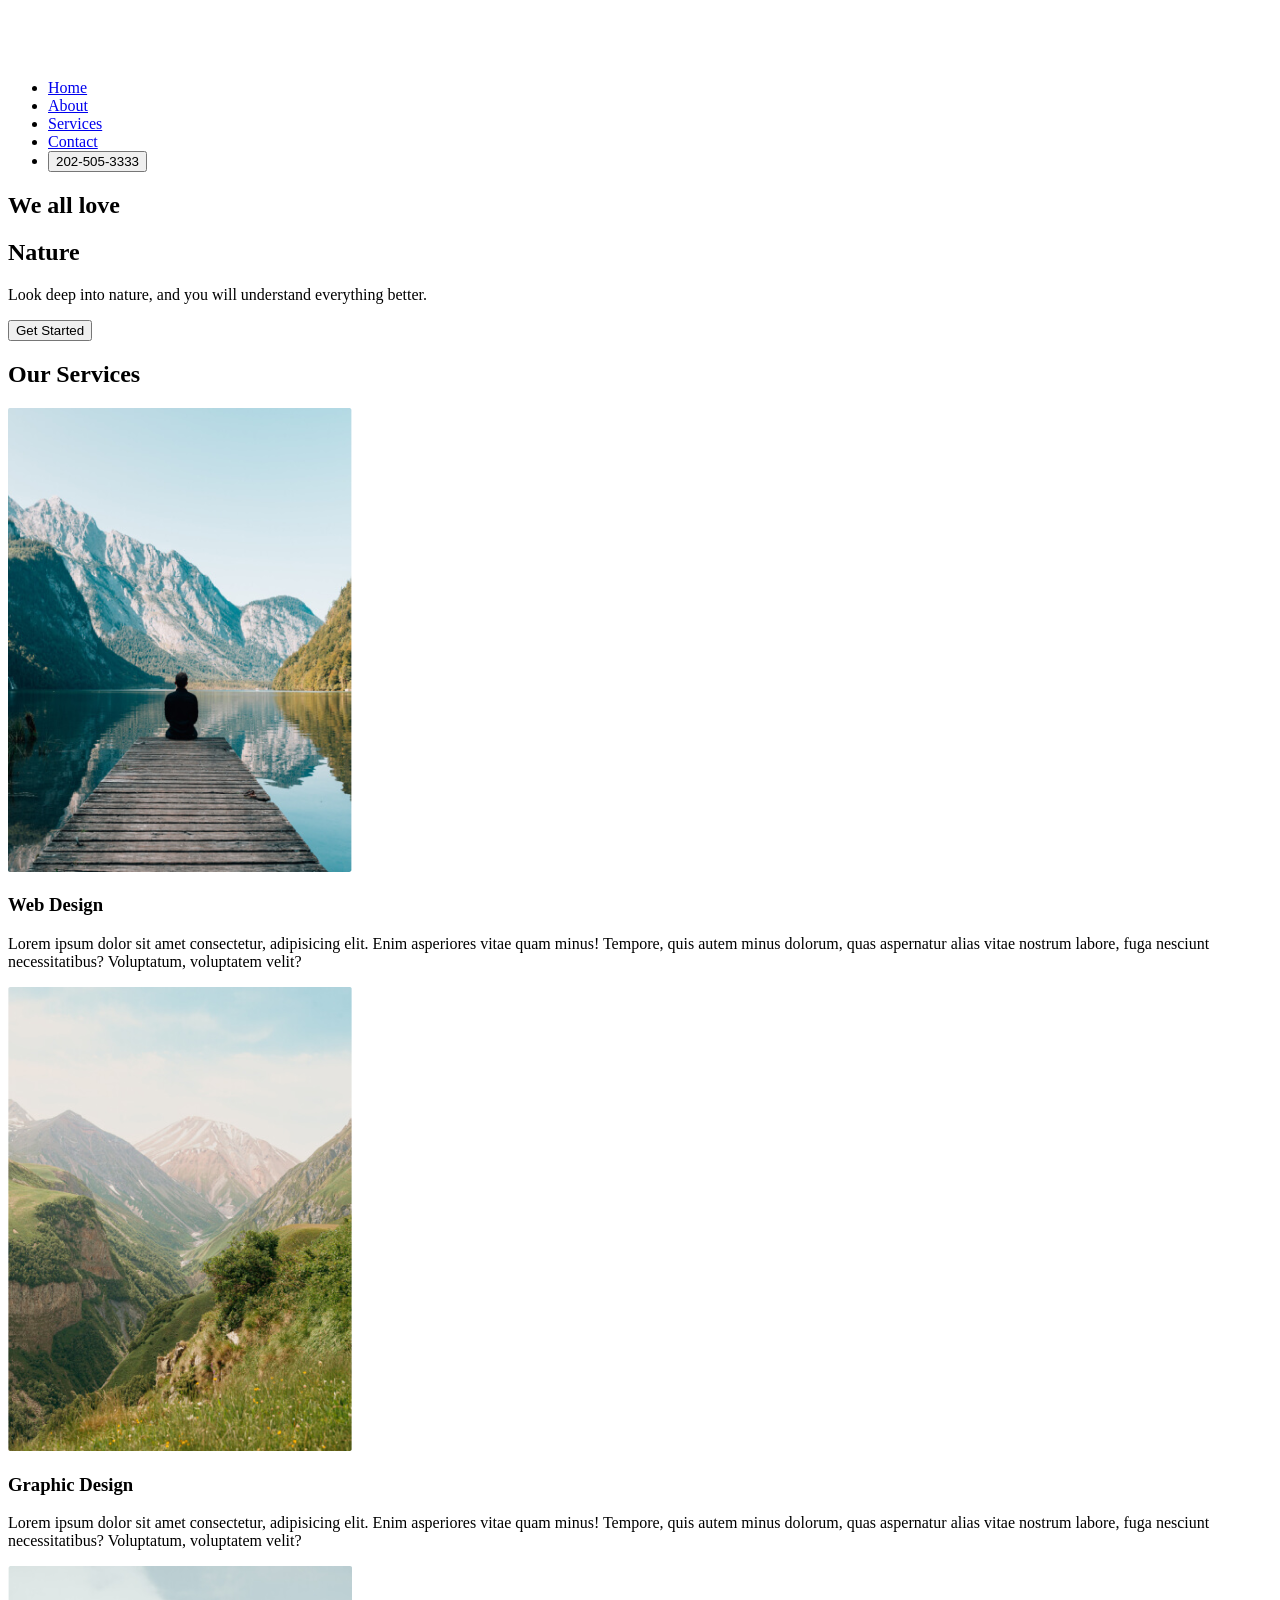
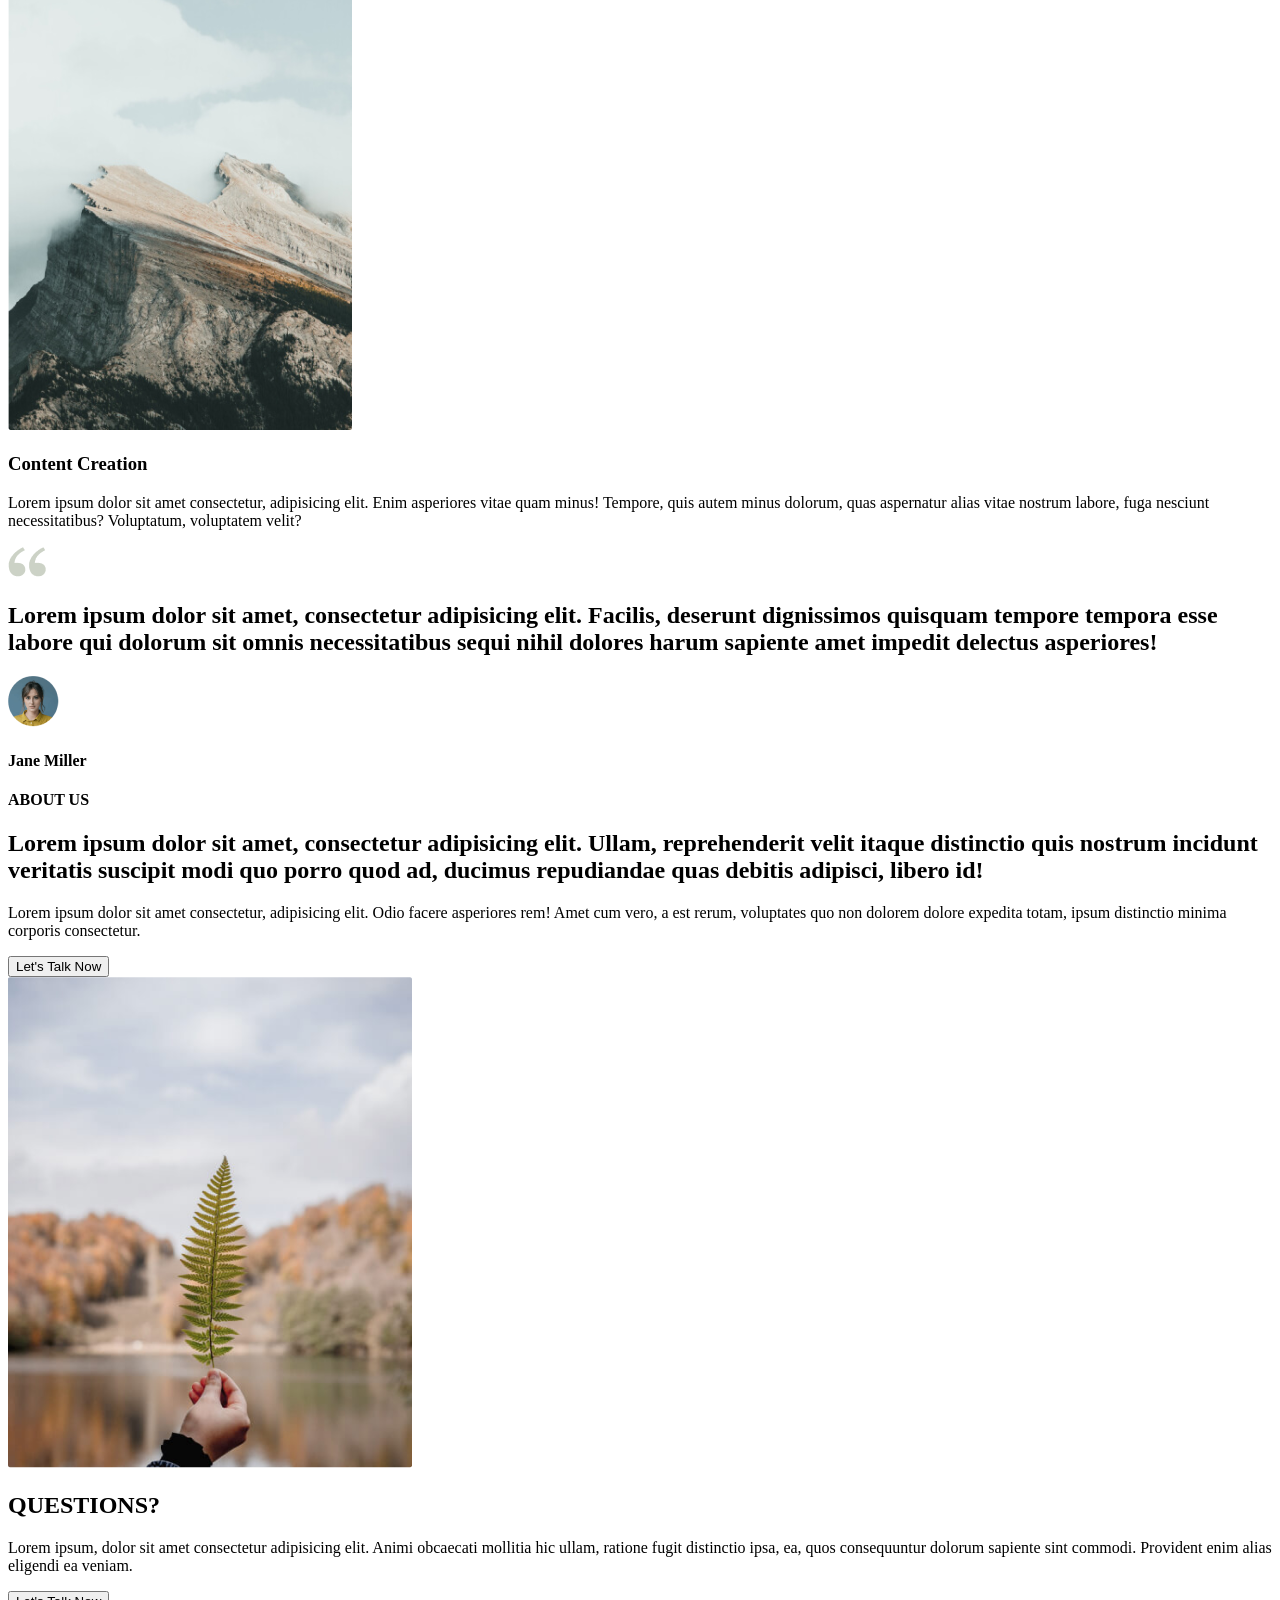
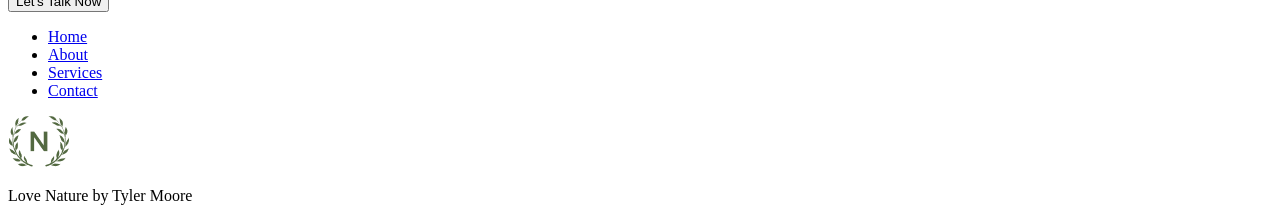
==== Nature/index.html @ 5d459623 "Done with HTML" ====
<!DOCTYPE html>
<html lang="en">

<head>
    <meta charset="UTF-8">
    <meta name="viewport" content="width=device-width, initial-scale=1.0">
    <title>Nature</title>
    <link rel="stylesheet" href="styles.css">
</head>

<body>
    <section id="main">
        <div class="container">
            <nav>
                <img src="./img/logo.png" alt="" class="logo">
                <ul class="nav-list">
                    <li><a href="#">Home</a></li>
                    <li><a href="#">About</a></li>
                    <li><a href="#">Services</a></li>
                    <li><a href="#">Contact</a></li>
                    <li><button class="btn btn-secondary">202-505-3333</button></li>
                </ul>
            </nav>

            <div class="main-content">
                <h1 class="intro-heading">
                    We all love
                </h1>
                <h1 class="main-heading">
                    Nature
                </h1>
                <p>
                    Look deep into nature, and you will understand everything better.
                </p>
                <button class="btn btn-primary">Get Started</button>
            </div>
        </div>
    </section>

    <section id="services">
        <div class="container">
            <div class="section-title">
                <h1>Our Services</h1>
                <div class="line"></div>
            </div>
            <div class="services">
                <div class="service">
                    <img src="./img/service-1.png" alt="">
                    <h3>Web Design</h3>
                    <p>Lorem ipsum dolor sit amet consectetur, adipisicing elit. Enim asperiores vitae quam minus!
                        Tempore, quis autem minus dolorum, quas aspernatur alias vitae nostrum labore, fuga nesciunt
                        necessitatibus? Voluptatum, voluptatem velit?</p>
                </div>
                <div class="service">
                    <img src="./img/service-2.png" alt="">
                    <h3>Graphic Design</h3>
                    <p>Lorem ipsum dolor sit amet consectetur, adipisicing elit. Enim asperiores vitae quam minus!
                        Tempore, quis autem minus dolorum, quas aspernatur alias vitae nostrum labore, fuga nesciunt
                        necessitatibus? Voluptatum, voluptatem velit?</p>
                </div>
                <div class="service">
                    <img src="./img/service-3.png" alt="">
                    <h3>Content Creation</h3>
                    <p>Lorem ipsum dolor sit amet consectetur, adipisicing elit. Enim asperiores vitae quam minus!
                        Tempore, quis autem minus dolorum, quas aspernatur alias vitae nostrum labore, fuga nesciunt
                        necessitatibus? Voluptatum, voluptatem velit?</p>
                </div>
            </div>
        </div>
    </section>

    <section id="testimonials">
        <div class="container">
            <img src="./img/quote.png" alt="">
            <h1>Lorem ipsum dolor sit amet, consectetur adipisicing elit. Facilis, deserunt dignissimos quisquam tempore
                tempora esse labore qui dolorum sit omnis necessitatibus sequi nihil dolores harum sapiente amet impedit
                delectus asperiores!</h1>
            <div class="profile">
                <img src="./img/profile.png" alt="">
                <h4>Jane Miller</h4>
            </div>
        </div>
    </section>

    <section id="about-us">
        <div class="container">
            <div class="about-content">
                <h4>ABOUT US</h4>
                <h1>Lorem ipsum dolor sit amet, consectetur adipisicing elit. Ullam, reprehenderit velit itaque distinctio quis nostrum incidunt veritatis suscipit modi quo porro quod ad, ducimus repudiandae quas debitis adipisci, libero id!</h1>
                <p>
                    Lorem ipsum dolor sit amet consectetur, adipisicing elit. Odio facere asperiores rem! Amet cum vero, a est rerum, voluptates quo non dolorem dolore expedita totam, ipsum distinctio minima corporis consectetur.
                </p>
                <button class="btn btn-primary">
                    Let's Talk Now
                </button>
            </div>

            <div class="about-image">
                <img src="img/about.png" alt="">
            </div>
        </div>
    </section>

    <section id="questions">
        <div class="container">
            <h1>QUESTIONS?</h1>
            <p>
                Lorem ipsum, dolor sit amet consectetur adipisicing elit. Animi obcaecati mollitia hic ullam, ratione fugit distinctio ipsa, ea, quos consequuntur dolorum sapiente sint commodi. Provident enim alias eligendi ea veniam.
            </p>
            <button class="btn btn-primary">Let's Talk Now</button>
        </div>
    </section>

    <footer>
        <div class="container">
            <ul class="footer-links">
                <li><a href="#">Home</a></li>
                <li><a href="#">About</a></li>
                <li><a href="#">Services</a></li> 
                <li><a href="#">Contact</a></li>
            </ul>
            <img src="img/logo-colored.png" alt="" class="footer-logo">
            <p>Love Nature by Tyler Moore</p>
        </div>
    </footer>
</body>

</html>
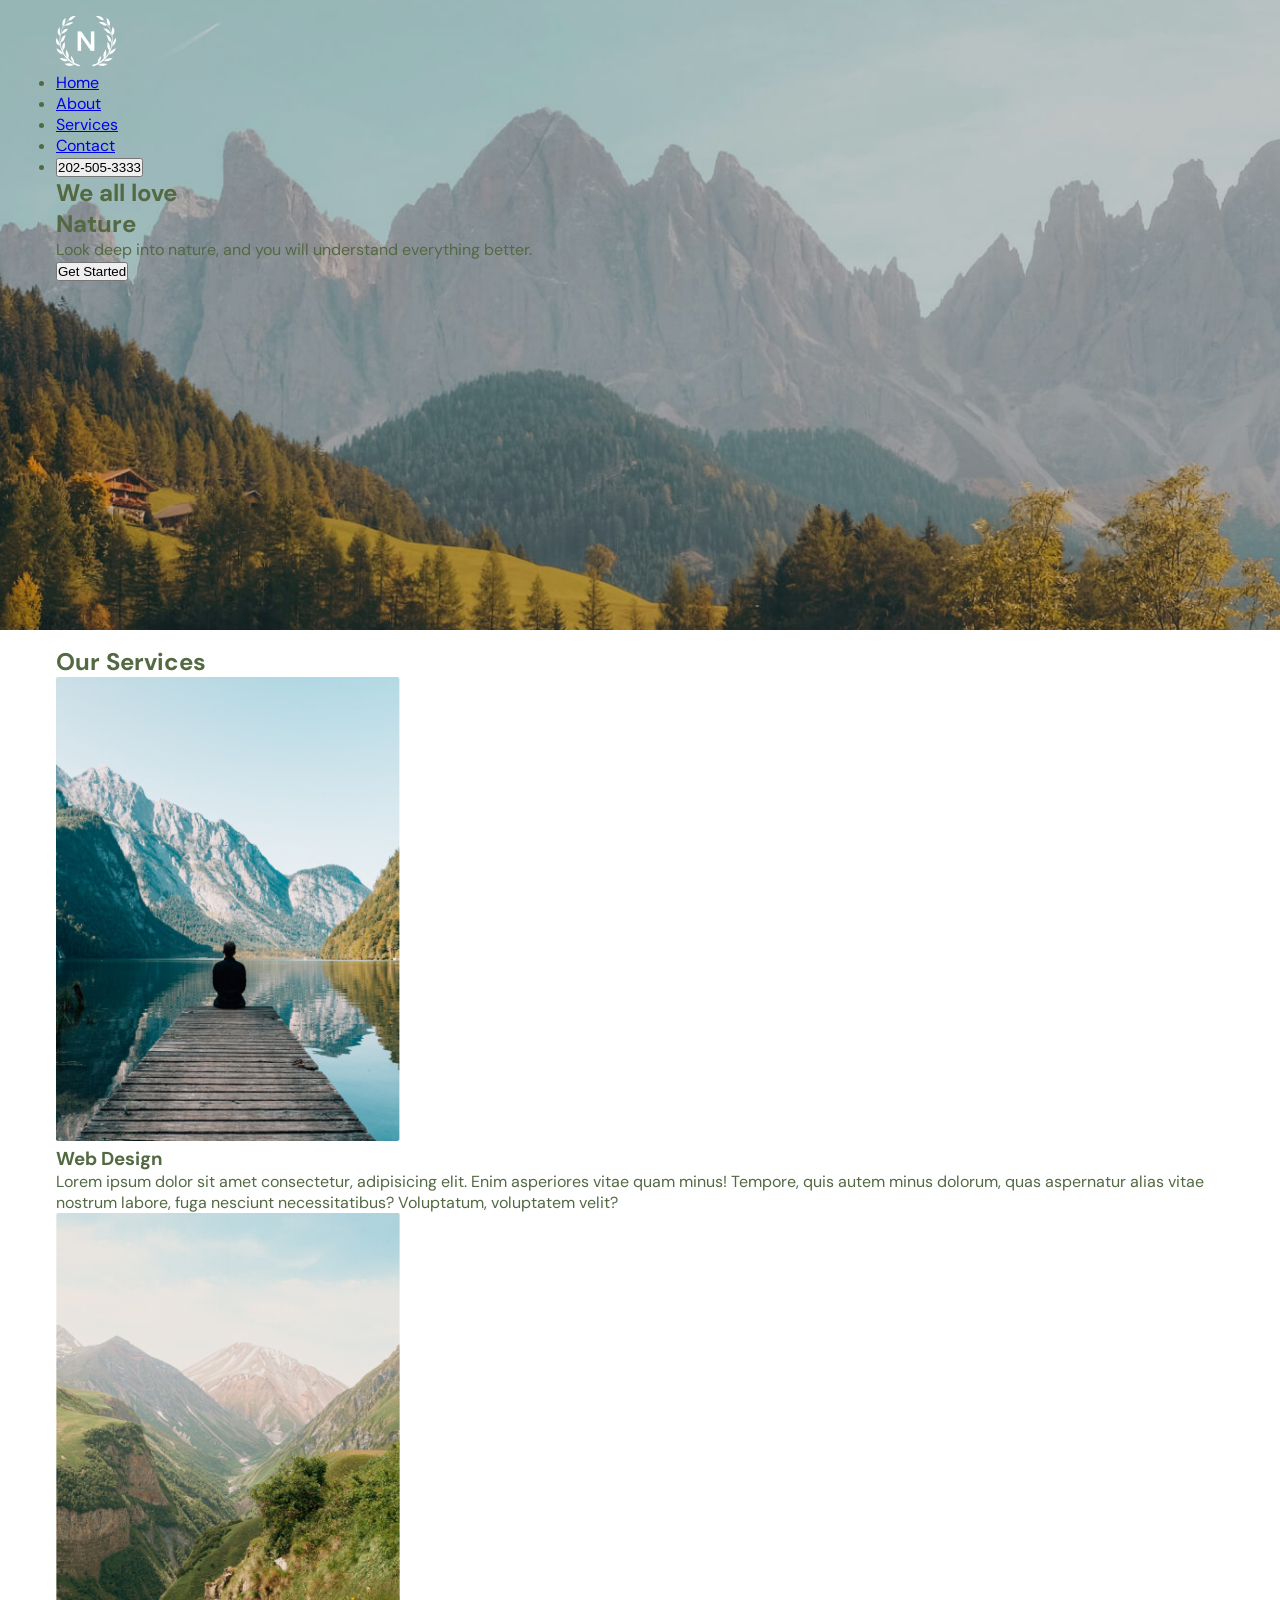
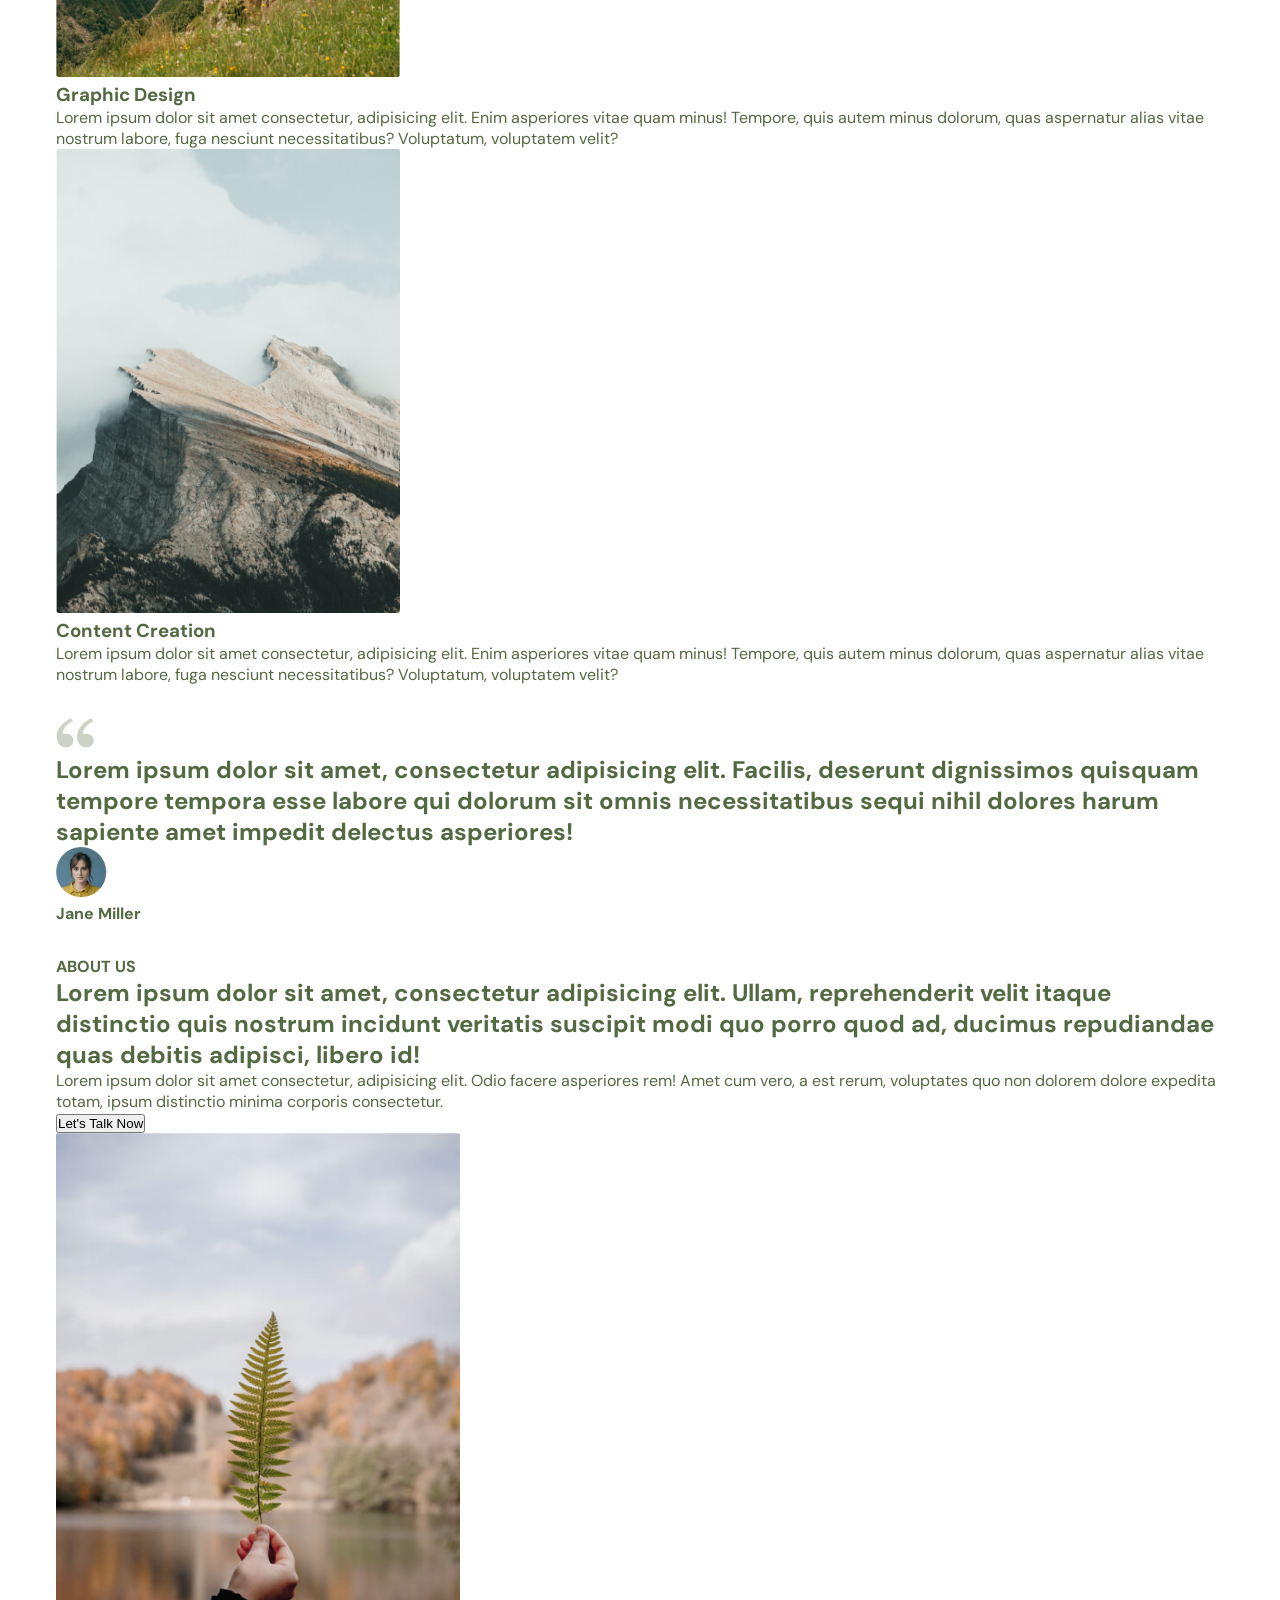
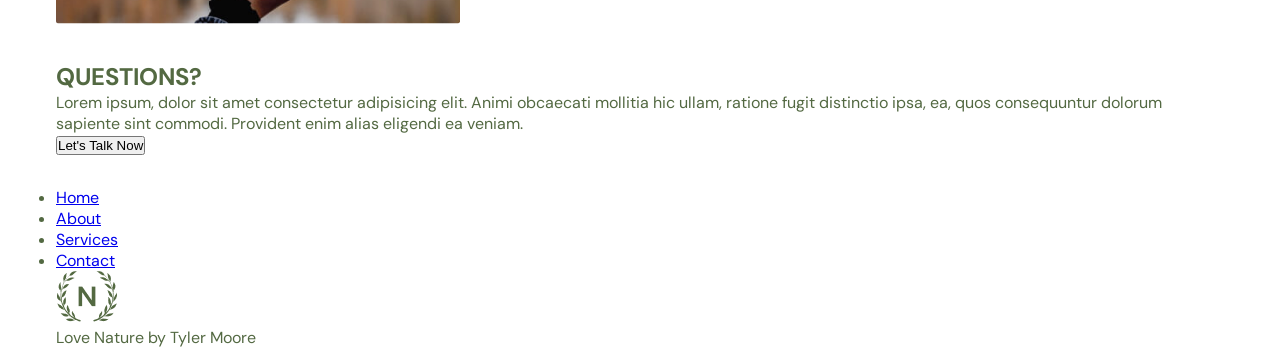
==== commit 2418b616: "Container Updated" ====
--- a/Nature/index.html
+++ b/Nature/index.html
@@ -6,6 +6,11 @@
     <meta name="viewport" content="width=device-width, initial-scale=1.0">
     <title>Nature</title>
     <link rel="stylesheet" href="styles.css">
+    <link rel="preconnect" href="https://fonts.googleapis.com">
+    <link rel="preconnect" href="https://fonts.gstatic.com" crossorigin>
+    <link
+        href="https://fonts.googleapis.com/css2?family=DM+Sans:ital,opsz,wght@0,9..40,100..1000;1,9..40,100..1000&family=Forum&display=swap"
+        rel="stylesheet">
 </head>
 
 <body>
@@ -86,9 +91,13 @@
         <div class="container">
             <div class="about-content">
                 <h4>ABOUT US</h4>
-                <h1>Lorem ipsum dolor sit amet, consectetur adipisicing elit. Ullam, reprehenderit velit itaque distinctio quis nostrum incidunt veritatis suscipit modi quo porro quod ad, ducimus repudiandae quas debitis adipisci, libero id!</h1>
+                <h1>Lorem ipsum dolor sit amet, consectetur adipisicing elit. Ullam, reprehenderit velit itaque
+                    distinctio quis nostrum incidunt veritatis suscipit modi quo porro quod ad, ducimus repudiandae quas
+                    debitis adipisci, libero id!</h1>
                 <p>
-                    Lorem ipsum dolor sit amet consectetur, adipisicing elit. Odio facere asperiores rem! Amet cum vero, a est rerum, voluptates quo non dolorem dolore expedita totam, ipsum distinctio minima corporis consectetur.
+                    Lorem ipsum dolor sit amet consectetur, adipisicing elit. Odio facere asperiores rem! Amet cum vero,
+                    a est rerum, voluptates quo non dolorem dolore expedita totam, ipsum distinctio minima corporis
+                    consectetur.
                 </p>
                 <button class="btn btn-primary">
                     Let's Talk Now
@@ -105,7 +114,9 @@
         <div class="container">
             <h1>QUESTIONS?</h1>
             <p>
-                Lorem ipsum, dolor sit amet consectetur adipisicing elit. Animi obcaecati mollitia hic ullam, ratione fugit distinctio ipsa, ea, quos consequuntur dolorum sapiente sint commodi. Provident enim alias eligendi ea veniam.
+                Lorem ipsum, dolor sit amet consectetur adipisicing elit. Animi obcaecati mollitia hic ullam, ratione
+                fugit distinctio ipsa, ea, quos consequuntur dolorum sapiente sint commodi. Provident enim alias
+                eligendi ea veniam.
             </p>
             <button class="btn btn-primary">Let's Talk Now</button>
         </div>
@@ -116,7 +127,7 @@
             <ul class="footer-links">
                 <li><a href="#">Home</a></li>
                 <li><a href="#">About</a></li>
-                <li><a href="#">Services</a></li> 
+                <li><a href="#">Services</a></li>
                 <li><a href="#">Contact</a></li>
             </ul>
             <img src="img/logo-colored.png" alt="" class="footer-logo">
--- a/Nature/styles.css
+++ b/Nature/styles.css
@@ -0,0 +1,29 @@
+* {
+    margin: 0;
+    padding: 0;
+    box-sizing: border-box;
+}
+
+:root {
+    --primary: #536942;
+    --secondary: #FFD936;
+    --white : #efefef;
+}
+
+body {
+    font-family: "DM Sans", sans-serif;
+    color: var(--primary);
+}
+
+#main {
+    background-image: url("img/main.png");
+    min-height: 70vh;
+    background-position: bottom center;
+    background-size: cover;
+}
+
+.container {
+    max-width: 1200px;
+    padding: 16px;
+    margin: auto;
+}
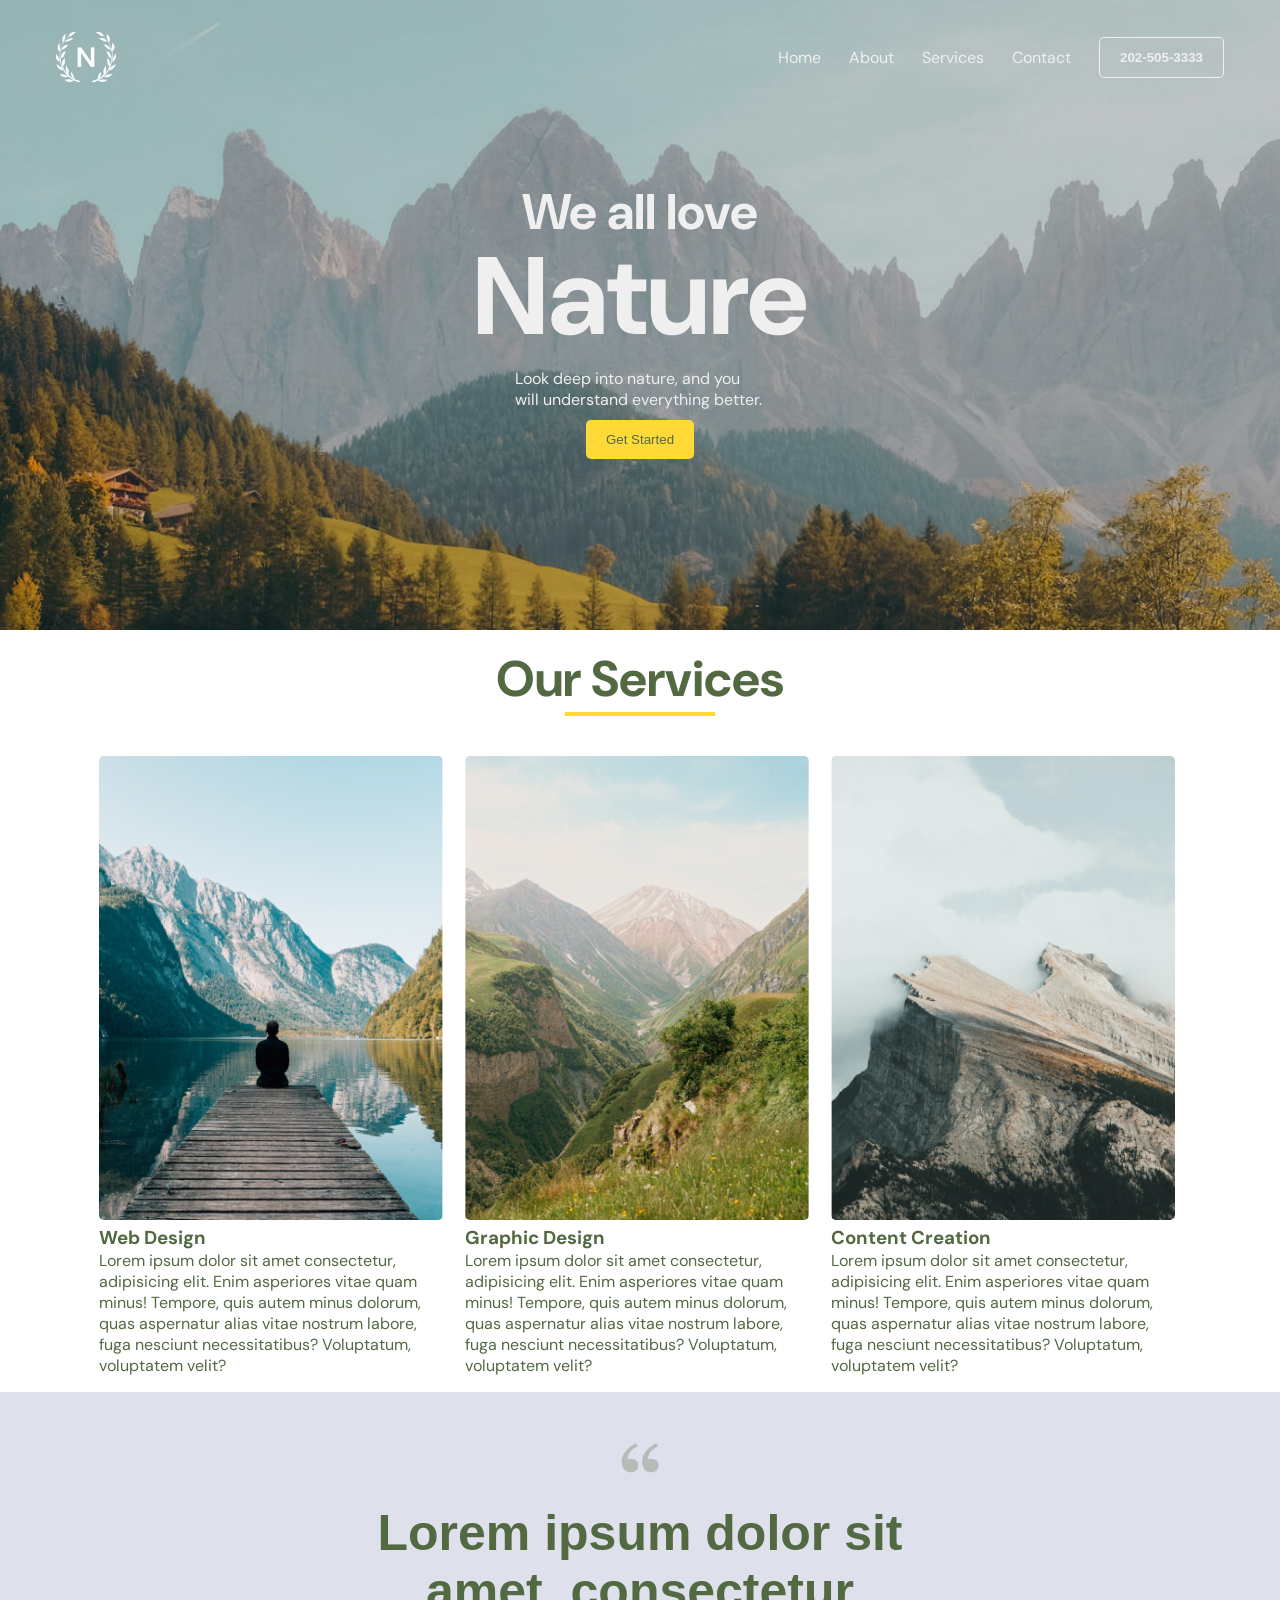
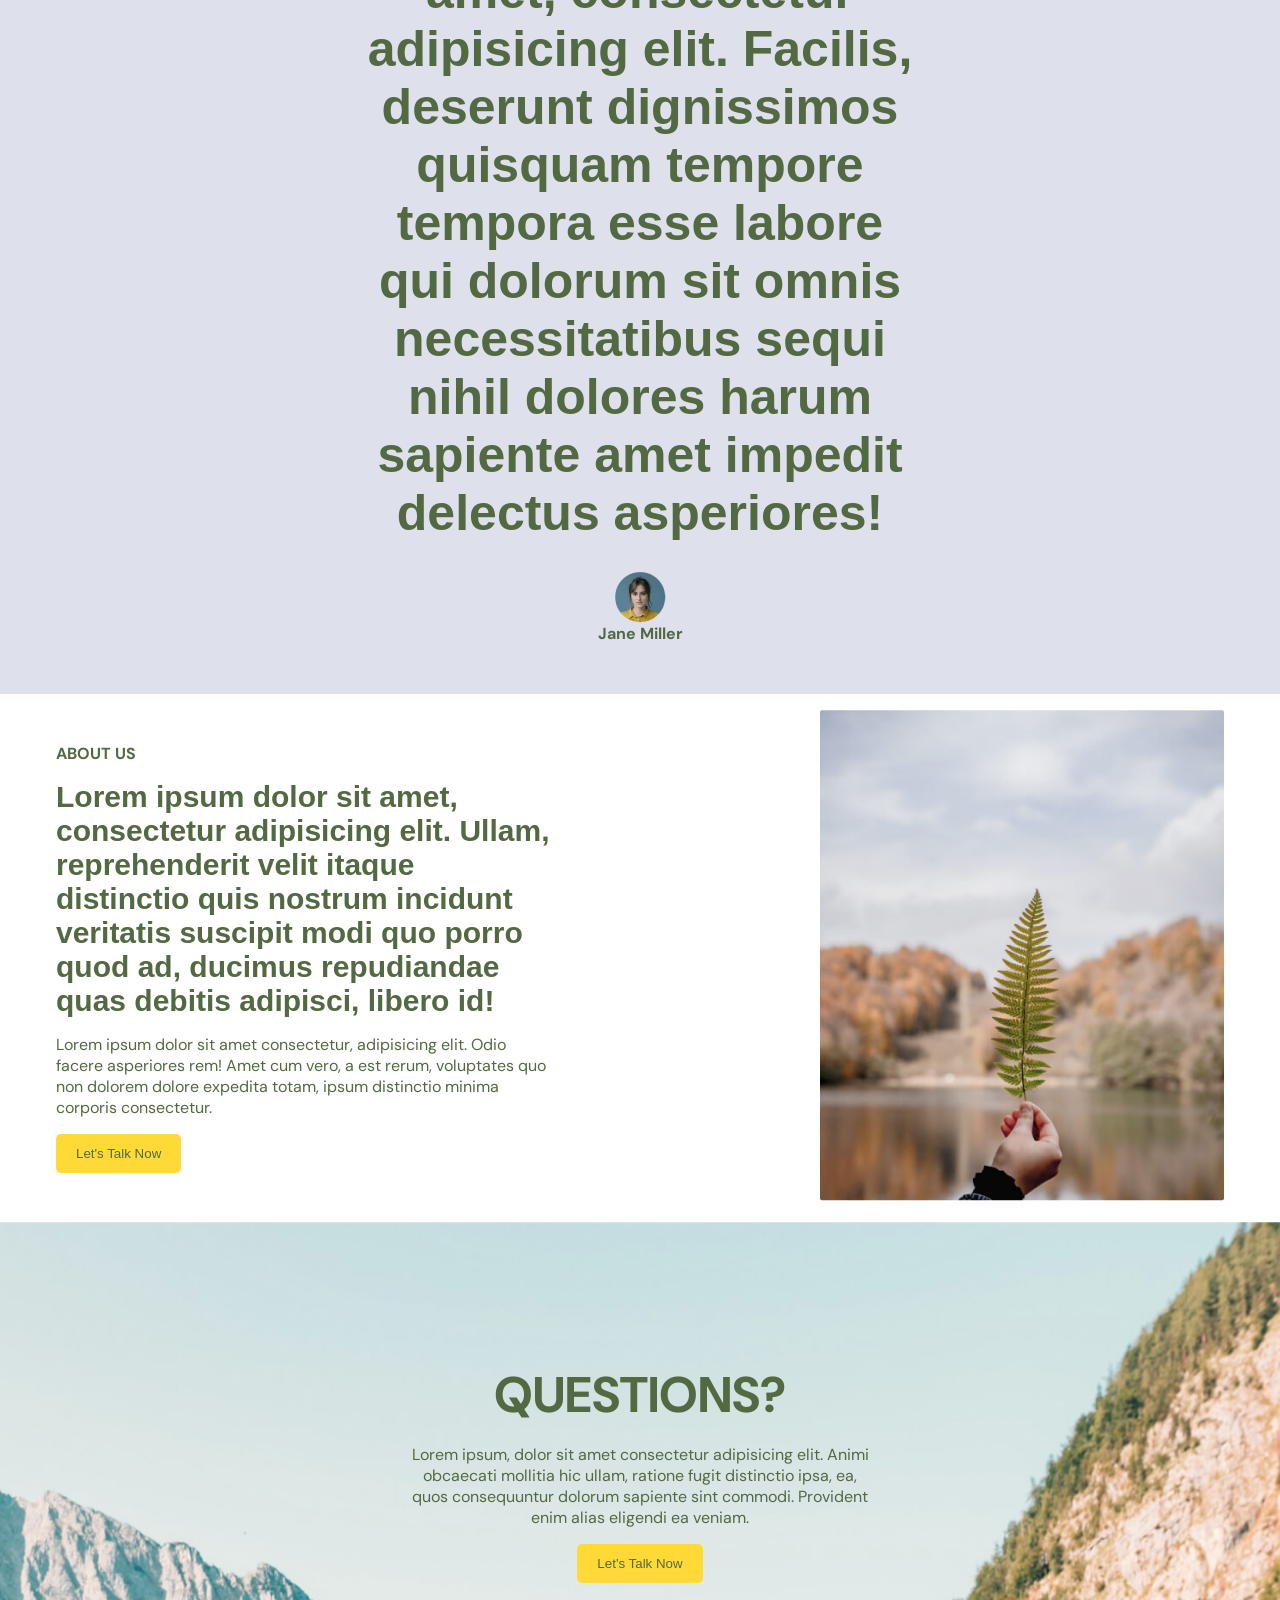
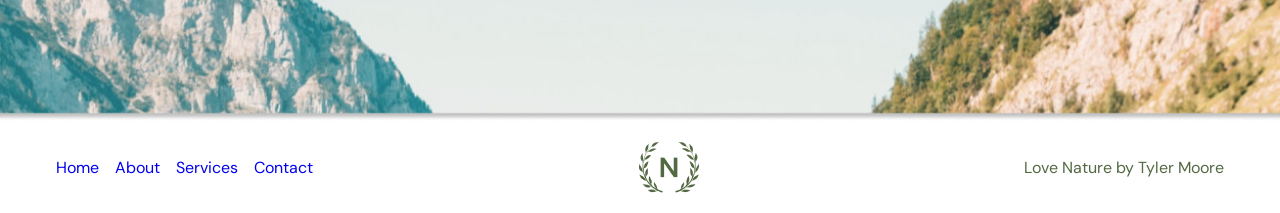
==== commit f20c4b44: "Done with Nature Page" ====
--- a/Nature/index.html
+++ b/Nature/index.html
@@ -14,7 +14,7 @@
 </head>
 
 <body>
-    <section id="main">
+    <div id="main">
         <div class="container">
             <nav>
                 <img src="./img/logo.png" alt="" class="logo">
@@ -25,6 +25,7 @@
                     <li><a href="#">Contact</a></li>
                     <li><button class="btn btn-secondary">202-505-3333</button></li>
                 </ul>
+                <img src="img/menu.svg" alt="" class="menu-btn">
             </nav>
 
             <div class="main-content">
@@ -40,7 +41,7 @@
                 <button class="btn btn-primary">Get Started</button>
             </div>
         </div>
-    </section>
+    </div>
 
     <section id="services">
         <div class="container">
@@ -74,7 +75,7 @@
         </div>
     </section>
 
-    <section id="testimonials">
+    <section id="testimonial">
         <div class="container">
             <img src="./img/quote.png" alt="">
             <h1>Lorem ipsum dolor sit amet, consectetur adipisicing elit. Facilis, deserunt dignissimos quisquam tempore
@@ -134,6 +135,15 @@
             <p>Love Nature by Tyler Moore</p>
         </div>
     </footer>
+
+    <script>
+        const navBtn = document.querySelector('.menu-btn')
+        const navList = document.querySelector('nav-list')
+
+        navBtn.addEventListener('click',function () {
+            nav.classList.toggle("active");
+        })
+    </script>
 </body>
 
 </html>
--- a/Nature/styles.css
+++ b/Nature/styles.css
@@ -22,8 +22,245 @@
     background-size: cover;
 }
 
+a {
+    text-decoration: none;
+}
 .container {
     max-width: 1200px;
     padding: 16px;
     margin: auto;
+}
+
+nav {
+    display: flex;
+    justify-content: space-between;
+    align-items: center;
+    padding: 16px 0;
+}
+
+.nav-list {
+    display: flex;
+    list-style: none;
+    gap: 28px;
+    align-items: center;
+}
+
+.nav-list a {
+    color: var(--white);
+}
+
+.btn {
+    padding: 12px 20px;
+    background: transparent;
+    outline: none;
+    cursor: pointer;
+    border-radius: 5px;
+}
+
+.btn-secondary {
+    border: 1px solid var(--white);
+    color: var(--white);
+    font-weight: bold;
+}
+
+.btn-primary {
+    border: none;
+    background-color: var(--secondary);
+    color: var(--primary);
+}
+
+.main-content {
+    display: flex;
+    flex-direction: column;
+    align-items: center;
+    justify-content: center;
+    margin-top: 80px;
+    color: var(--white);
+}
+
+.main-content .intro-heading {
+    font-size: 50px;
+}
+
+.main-content .main-heading {
+    font-size: 110px;
+    margin-top: -20px;
+}
+
+.main-content p {
+    max-width: 250px;
+    margin-bottom: 10px;
+}
+
+.menu-btn {
+    position: absolute;
+    top: 20px;
+    right: 20px;
+    display: none;
+    width: 30px;
+}
+
+.section-title h1 {
+    font-size: 50px;
+    text-align: center;
+}
+
+.section-title .line {
+    width: 150px;
+    height: 4px;
+    border: 10px;
+    background-color: var(--secondary);
+    margin: auto;
+}
+
+.section{
+    margin: 80px auto;
+}
+
+.services {
+    margin-top: 40px;
+    display: flex;
+    justify-content: center;
+    gap: 16px;
+    flex-wrap: wrap;
+}
+
+.service {
+    width: 350px;
+}
+
+.service img {
+    max-width: 100%;
+    border-radius: 5px;
+    transition: transform 0.4s ease;
+}
+
+.service img:hover {
+    transform: scale(1.05);
+}
+
+#testimonial {
+    background: #dee0ec;
+}
+
+#testimonial .container {
+    display: flex;
+    flex-direction: column;
+    align-items: center;
+    max-width: 600px;
+    gap: 30px;
+    padding: 50px 16px;
+}
+
+#testimonial h1 {
+    font-size:50px;
+    font-family: "Forum",sans-serif;
+    text-align: center;
+}
+
+#testimonial .profile {
+    display: flex;
+    flex-direction: column;
+    justify-content: center;
+    align-items: center;
+}
+
+#about-us .container{
+    display: flex;
+    align-items: center;
+    justify-content: space-between;
+    gap: 120px;
+}
+
+#about-us .container .about-content {
+    max-width: 500px;
+    display: flex;
+    flex-direction: column;
+    gap: 16px;
+    align-items: start;
+}
+
+#about-us .container .about-content h1 {
+    font-family: 'Forum',sans-serif;
+    font-size: 30px;
+}
+
+#questions {
+    min-height: 500px;
+    background-image: url('img/main-2.png');
+    background-position: bottom center;
+    background-size: cover;
+    margin-bottom: 60px;
+}
+
+#questions .container {
+    max-width: 500px;
+    display: flex;
+    flex-direction: column;
+    gap: 16px;
+    align-items: center;
+    justify-content: center;
+    height: 500px;
+    text-align: center;
+}
+
+#questions h1 {
+    font-size: 50px;
+}
+
+footer {
+    margin-top: -60px;
+}
+
+footer .container {
+    display: flex;
+    padding: 20px 16px;
+    justify-content: space-between;
+    align-items: center;
+}
+
+.footer-links {
+    display: flex;
+    align-items: center;
+    gap: 16px;
+    list-style: none;
+}
+
+@media screen and (max-widht:520px) {
+    .menu-btn {
+        display: block;
+    }
+    .nav-list {
+        flex-direction: column;
+        background: gray;
+        position: absolute;
+        top: 0;
+        right: -900px;
+        width: 80%;
+        height: 100vh;
+        padding-top: 80px;
+        transform: all 0.3s ease;
+
+    }
+    
+    .nav-list.active {
+        right: 0;
+    }
+
+    .nav-list li:not(:last-child) {
+        text-align: left;
+        width: 100%;
+        padding: 10px 30px;
+        border-bottom: 1px solid var(--white);
+    }
+
+    #about-us .container {
+        flex-direction: column;
+        gap: 30px;
+    }
+
+    footer .container {
+        flex-direction: column;
+        gap: 16px;
+    }
 }
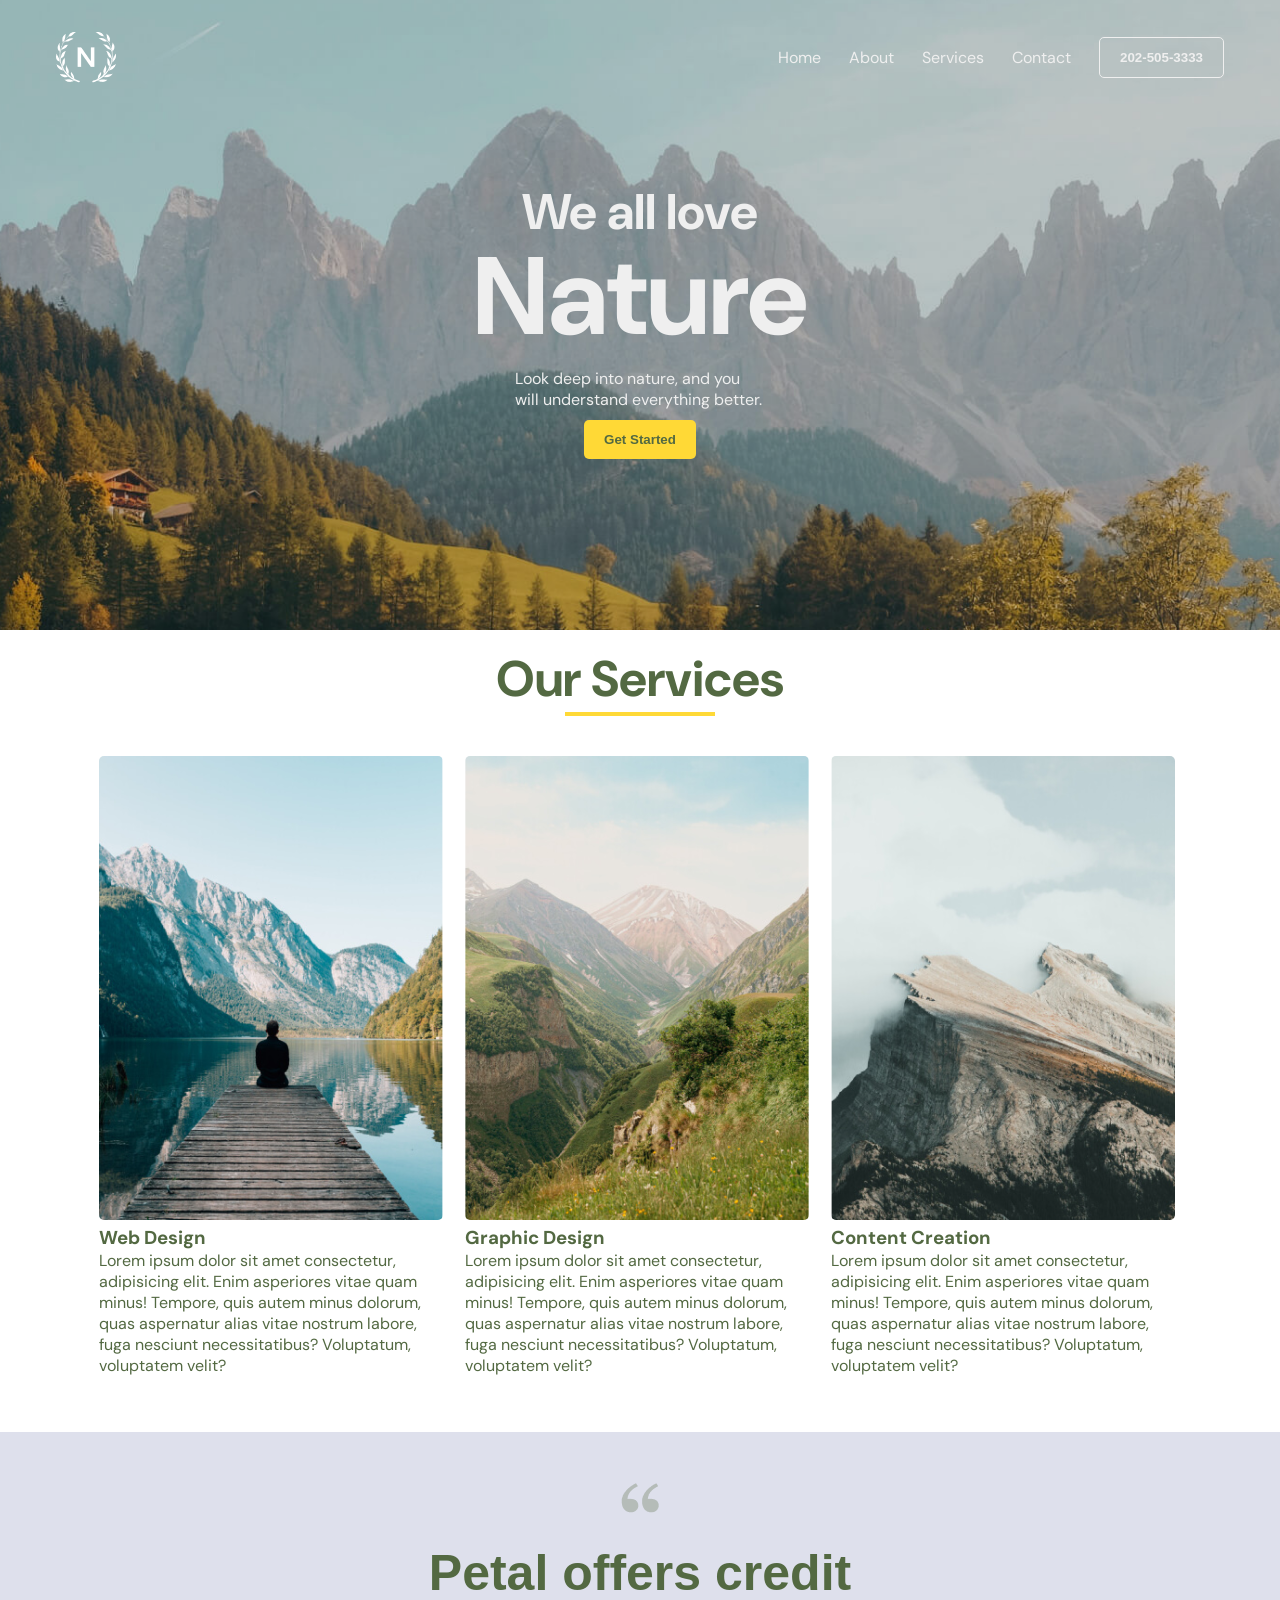
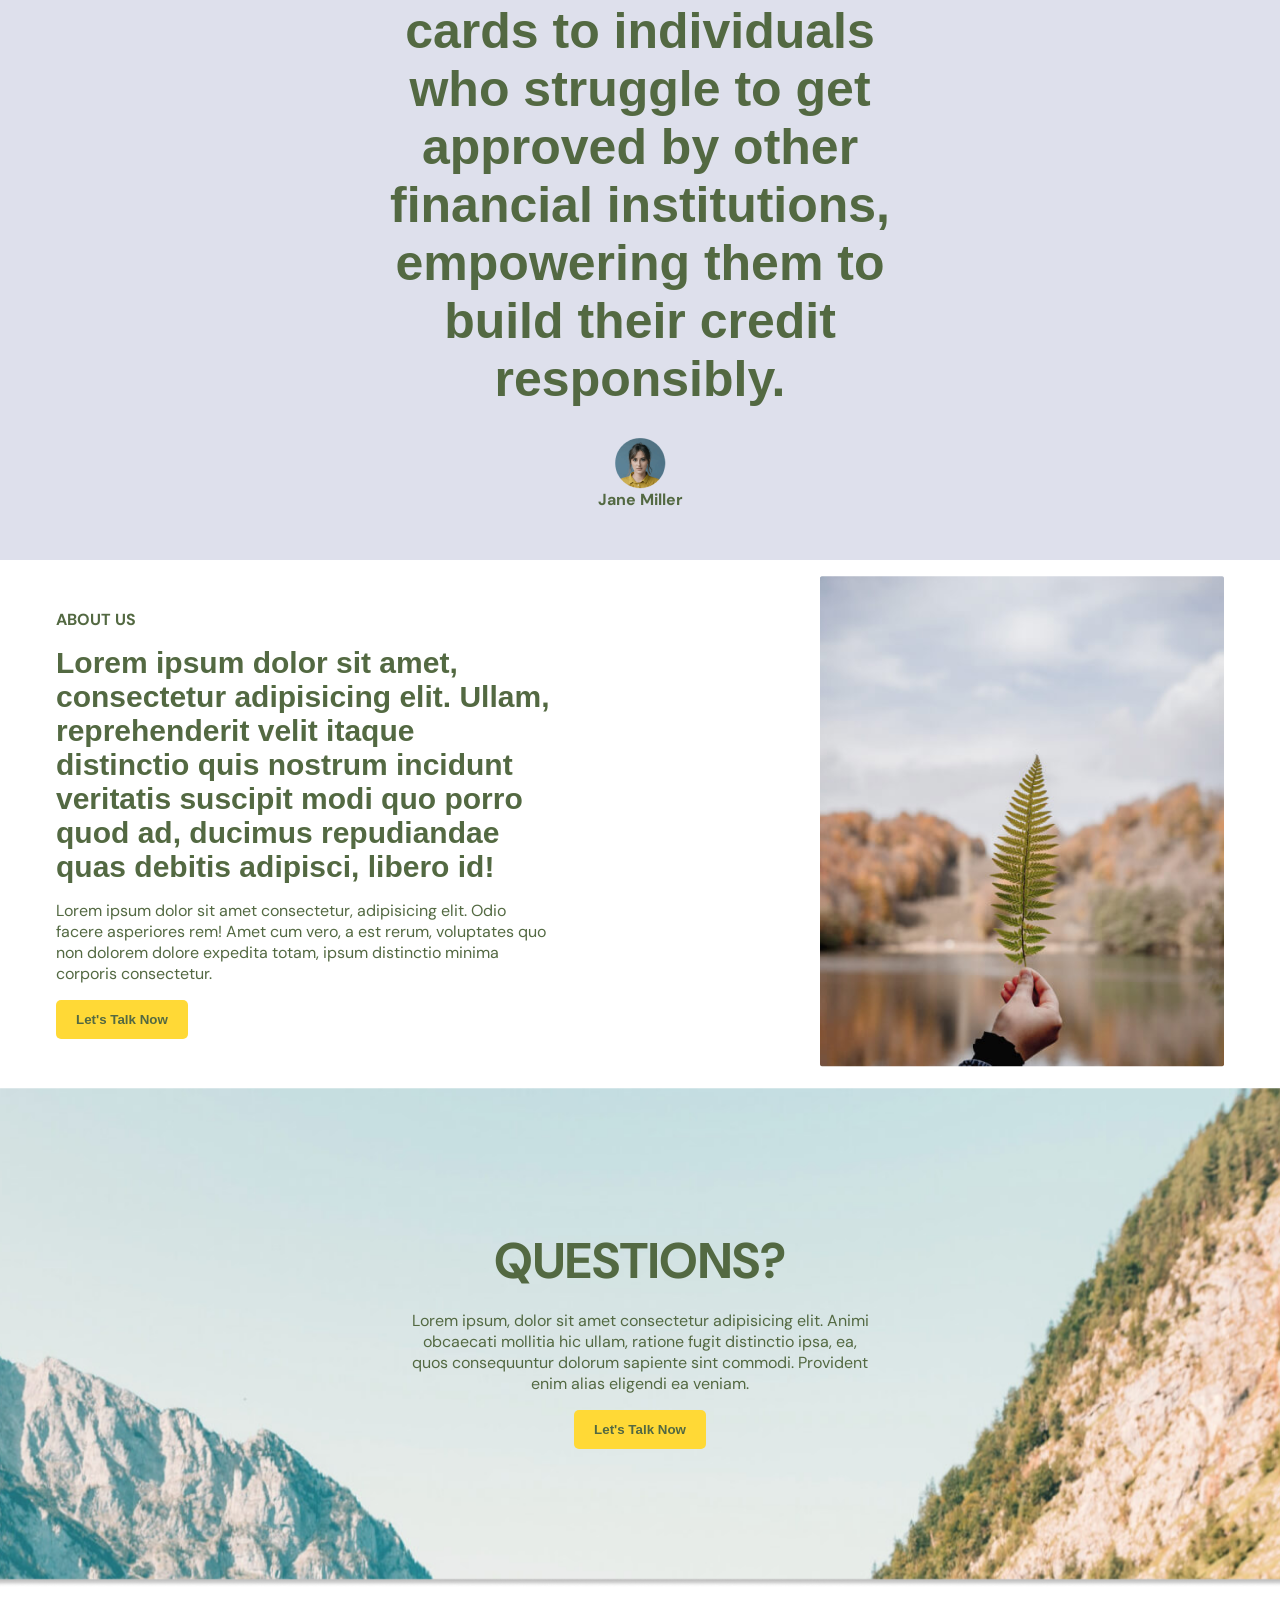
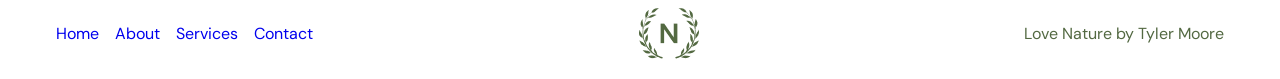
==== commit 5bee782e: "Learning FlexBox" ====
--- a/Nature/index.html
+++ b/Nature/index.html
@@ -78,9 +78,8 @@
     <section id="testimonial">
         <div class="container">
             <img src="./img/quote.png" alt="">
-            <h1>Lorem ipsum dolor sit amet, consectetur adipisicing elit. Facilis, deserunt dignissimos quisquam tempore
-                tempora esse labore qui dolorum sit omnis necessitatibus sequi nihil dolores harum sapiente amet impedit
-                delectus asperiores!</h1>
+            <h1>Petal offers credit cards to individuals who struggle to get approved by other financial institutions,
+                empowering them to build their credit responsibly.</h1>
             <div class="profile">
                 <img src="./img/profile.png" alt="">
                 <h4>Jane Miller</h4>
@@ -138,12 +137,13 @@
 
     <script>
         const navBtn = document.querySelector('.menu-btn')
-        const navList = document.querySelector('nav-list')
+        const navList = document.querySelector('.nav-list')
 
-        navBtn.addEventListener('click',function () {
-            nav.classList.toggle("active");
+        navBtn.addEventListener('click', () => {
+            navList.classList.toggle('active')
         })
     </script>
+
 </body>
 
 </html>
--- a/Nature/styles.css
+++ b/Nature/styles.css
@@ -25,6 +25,7 @@
 a {
     text-decoration: none;
 }
+
 .container {
     max-width: 1200px;
     padding: 16px;
@@ -67,6 +68,8 @@
     border: none;
     background-color: var(--secondary);
     color: var(--primary);
+    font-weight: bolder;
+    font-family: 'Lucida Sans', 'Lucida Sans Regular', 'Lucida Grande', 'Lucida Sans Unicode', Geneva, Verdana, sans-serif;
 }
 
 .main-content {
@@ -119,6 +122,7 @@
 
 .services {
     margin-top: 40px;
+    margin-bottom: 40px;
     display: flex;
     justify-content: center;
     gap: 16px;
@@ -127,17 +131,18 @@
 
 .service {
     width: 350px;
+    transition: transform 0.3s ease;
+}
+
+.service:hover {
+    transform: scale(1.05);
 }
 
 .service img {
     max-width: 100%;
     border-radius: 5px;
-    transition: transform 0.4s ease;
-}
-
-.service img:hover {
-    transform: scale(1.05);
-}
+}
+
 
 #testimonial {
     background: #dee0ec;
@@ -226,10 +231,11 @@
     list-style: none;
 }
 
-@media screen and (max-widht:520px) {
+@media screen and (max-width:520px) {
     .menu-btn {
         display: block;
     }
+    
     .nav-list {
         flex-direction: column;
         background: gray;
